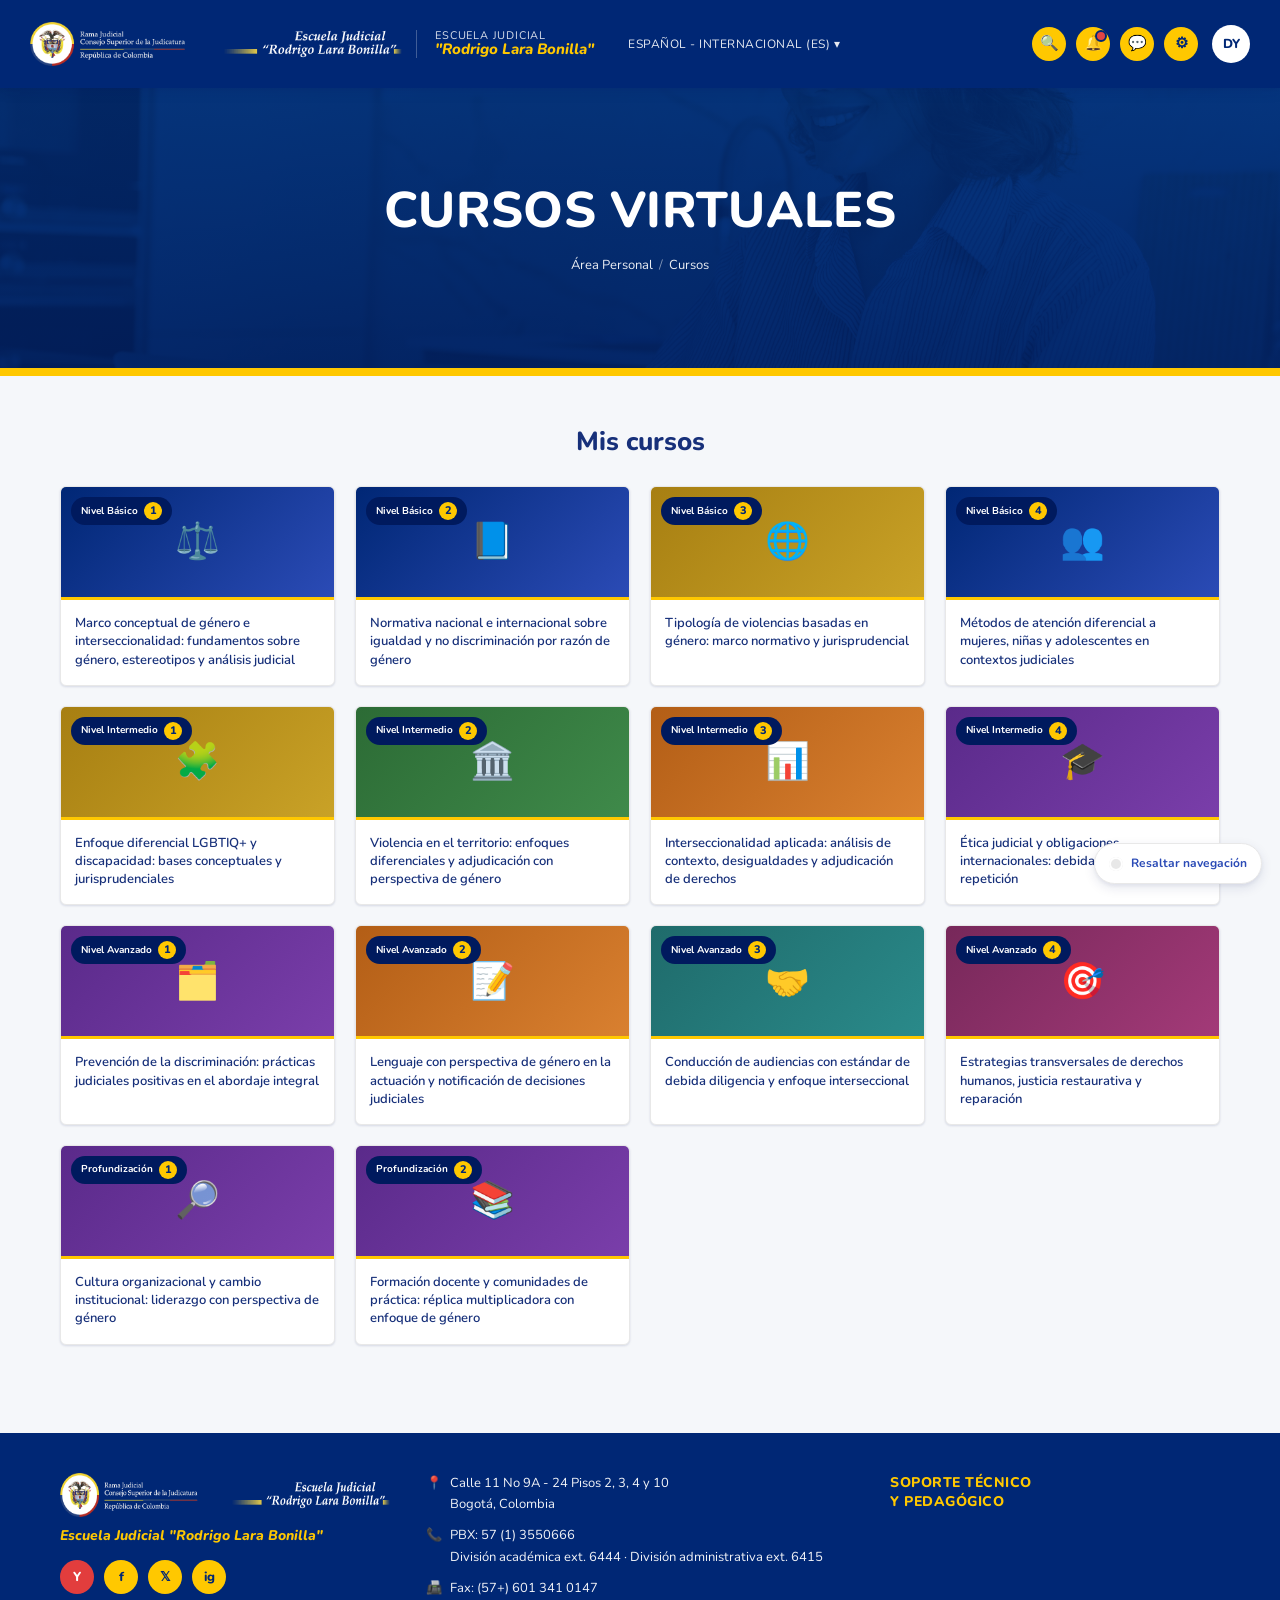
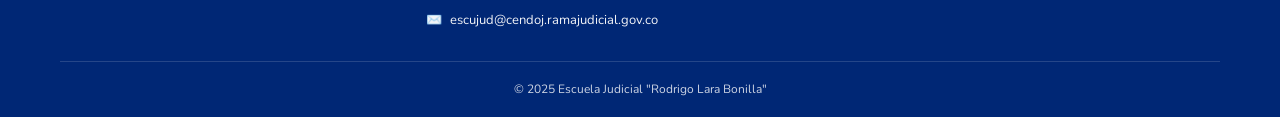
==== index.html @ 7e102017 "Initial commit: mockup navegable EJRLB - 5 pantallas clickeables: catalogo, curso, unidad, documento" ====
<!DOCTYPE html>
<html lang="es">
<head>
  <meta charset="UTF-8">
  <meta name="viewport" content="width=device-width, initial-scale=1.0">
  <title>Cursos virtuales · Escuela Judicial "Rodrigo Lara Bonilla"</title>
  <link href="https://fonts.googleapis.com/css2?family=Nunito:wght@400;600;700;800&display=swap" rel="stylesheet">
  <link rel="stylesheet" href="css/styles.css">
</head>
<body>

<!-- ===== NAVBAR ===== -->
<header class="navbar-main">
  <div class="navbar-logos">
    <a href="index.html" data-nav style="display:flex; align-items:center; gap:14px;">
      <img src="assets/logos.png" alt="Rama Judicial - Consejo Superior de la Judicatura - República de Colombia">
      <span class="navbar-escuela">
        <span class="navbar-escuela-top">Escuela Judicial</span>
        <span class="navbar-escuela-name">"Rodrigo Lara Bonilla"</span>
      </span>
    </a>
  </div>
  <div class="navbar-idioma">ESPAÑOL - INTERNACIONAL (ES) ▾</div>
  <div class="navbar-icons">
    <button class="icon-circ" aria-label="Buscar">🔍</button>
    <button class="icon-circ notif" aria-label="Notificaciones">🔔</button>
    <button class="icon-circ" aria-label="Mensajes">💬</button>
    <button class="icon-circ" aria-label="Ajustes">⚙</button>
    <a href="#" class="user-avatar" aria-label="Mi perfil">DY</a>
  </div>
</header>

<!-- ===== HERO ===== -->
<section class="hero-banner">
  <div class="hero-overlay">
    <div class="hero-content">
      <h1 class="hero-title hero-title-short">Cursos virtuales</h1>
      <nav class="breadcrumb"><span>Área Personal</span><span class="sep">/</span><span>Cursos</span></nav>
    </div>
  </div>
</section>
<div class="barra-dorada"></div>

<!-- ===== MAIN ===== -->
<main class="main-content" style="max-width: 1200px;">
  <h2 class="page-title">Mis cursos</h2>

  <div class="course-grid">
    <a class="course-card" href="curso.html" data-nav>
      <div class="course-card-img c-blue">
        <span>⚖️</span>
        <span class="level-badge">Nivel Básico <span class="n">1</span></span>
      </div>
      <div class="course-card-body">
        <p class="course-card-title">Marco conceptual de género e interseccionalidad: fundamentos sobre género, estereotipos y análisis judicial</p>
      </div>
    </a>
    <a class="course-card" href="curso.html" data-nav>
      <div class="course-card-img c-blue"><span>📘</span><span class="level-badge">Nivel Básico <span class="n">2</span></span></div>
      <div class="course-card-body"><p class="course-card-title">Normativa nacional e internacional sobre igualdad y no discriminación por razón de género</p></div>
    </a>
    <a class="course-card" href="curso.html" data-nav>
      <div class="course-card-img c-gold"><span>🌐</span><span class="level-badge">Nivel Básico <span class="n">3</span></span></div>
      <div class="course-card-body"><p class="course-card-title">Tipología de violencias basadas en género: marco normativo y jurisprudencial</p></div>
    </a>
    <a class="course-card" href="curso.html" data-nav>
      <div class="course-card-img c-blue"><span>👥</span><span class="level-badge">Nivel Básico <span class="n">4</span></span></div>
      <div class="course-card-body"><p class="course-card-title">Métodos de atención diferencial a mujeres, niñas y adolescentes en contextos judiciales</p></div>
    </a>

    <a class="course-card" href="curso.html" data-nav>
      <div class="course-card-img c-gold"><span>🧩</span><span class="level-badge">Nivel Intermedio <span class="n">1</span></span></div>
      <div class="course-card-body"><p class="course-card-title">Enfoque diferencial LGBTIQ+ y discapacidad: bases conceptuales y jurisprudenciales</p></div>
    </a>
    <a class="course-card" href="curso.html" data-nav>
      <div class="course-card-img c-green"><span>🏛️</span><span class="level-badge">Nivel Intermedio <span class="n">2</span></span></div>
      <div class="course-card-body"><p class="course-card-title">Violencia en el territorio: enfoques diferenciales y adjudicación con perspectiva de género</p></div>
    </a>
    <a class="course-card" href="curso.html" data-nav>
      <div class="course-card-img c-orange"><span>📊</span><span class="level-badge">Nivel Intermedio <span class="n">3</span></span></div>
      <div class="course-card-body"><p class="course-card-title">Interseccionalidad aplicada: análisis de contexto, desigualdades y adjudicación de derechos</p></div>
    </a>
    <a class="course-card" href="curso.html" data-nav>
      <div class="course-card-img c-purple"><span>🎓</span><span class="level-badge">Nivel Intermedio <span class="n">4</span></span></div>
      <div class="course-card-body"><p class="course-card-title">Ética judicial y obligaciones internacionales: debida diligencia y no repetición</p></div>
    </a>

    <a class="course-card" href="curso.html" data-nav>
      <div class="course-card-img c-purple"><span>🗂️</span><span class="level-badge">Nivel Avanzado <span class="n">1</span></span></div>
      <div class="course-card-body"><p class="course-card-title">Prevención de la discriminación: prácticas judiciales positivas en el abordaje integral</p></div>
    </a>
    <a class="course-card" href="curso.html" data-nav>
      <div class="course-card-img c-orange"><span>📝</span><span class="level-badge">Nivel Avanzado <span class="n">2</span></span></div>
      <div class="course-card-body"><p class="course-card-title">Lenguaje con perspectiva de género en la actuación y notificación de decisiones judiciales</p></div>
    </a>
    <a class="course-card" href="curso.html" data-nav>
      <div class="course-card-img c-teal"><span>🤝</span><span class="level-badge">Nivel Avanzado <span class="n">3</span></span></div>
      <div class="course-card-body"><p class="course-card-title">Conducción de audiencias con estándar de debida diligencia y enfoque interseccional</p></div>
    </a>
    <a class="course-card" href="curso.html" data-nav>
      <div class="course-card-img c-magenta"><span>🎯</span><span class="level-badge">Nivel Avanzado <span class="n">4</span></span></div>
      <div class="course-card-body"><p class="course-card-title">Estrategias transversales de derechos humanos, justicia restaurativa y reparación</p></div>
    </a>

    <a class="course-card" href="curso.html" data-nav>
      <div class="course-card-img c-purple"><span>🔎</span><span class="level-badge">Profundización <span class="n">1</span></span></div>
      <div class="course-card-body"><p class="course-card-title">Cultura organizacional y cambio institucional: liderazgo con perspectiva de género</p></div>
    </a>
    <a class="course-card" href="curso.html" data-nav>
      <div class="course-card-img c-purple"><span>📚</span><span class="level-badge">Profundización <span class="n">2</span></span></div>
      <div class="course-card-body"><p class="course-card-title">Formación docente y comunidades de práctica: réplica multiplicadora con enfoque de género</p></div>
    </a>
  </div>
</main>

<!-- ===== FOOTER ===== -->
<footer class="footer-main">
  <div class="footer-inner">
    <div class="footer-col footer-brand">
      <div class="logos-row">
        <img src="assets/logos.png" alt="Rama Judicial - Consejo Superior de la Judicatura">
        <span class="escuela-name">Escuela Judicial "Rodrigo Lara Bonilla"</span>
      </div>
      <div class="socials">
        <a href="#" class="yt" aria-label="YouTube">Y</a>
        <a href="#" aria-label="Facebook">f</a>
        <a href="#" aria-label="Twitter">𝕏</a>
        <a href="#" aria-label="Instagram">ig</a>
      </div>
    </div>
    <div class="footer-col footer-contact">
      <div><span class="ic">📍</span><span>Calle 11 No 9A - 24 Pisos 2, 3, 4 y 10<br>Bogotá, Colombia</span></div>
      <div><span class="ic">📞</span><span>PBX: 57 (1) 3550666<br>División académica ext. 6444 · División administrativa ext. 6415</span></div>
      <div><span class="ic">📠</span><span>Fax: (57+) 601 341 0147</span></div>
      <div><span class="ic">✉️</span><span>escujud@cendoj.ramajudicial.gov.co</span></div>
    </div>
    <div class="footer-col footer-support">
      <a href="#">SOPORTE TÉCNICO<br>Y PEDAGÓGICO</a>
    </div>
  </div>
  <div class="footer-bottom">© 2025 Escuela Judicial "Rodrigo Lara Bonilla"</div>
</footer>

<button class="discovery-toggle" type="button" aria-pressed="false" title="Resaltar elementos navegables (atajo: ?)">
  <span class="lamp" aria-hidden="true"></span>
  <span>Resaltar navegación</span>
</button>

<script src="js/main.js"></script>
</body>
</html>
---- css/styles.css ----
/* ========= Design tokens (spec EJRLB) ========= */
:root {
  --color-primary: #002775;
  --color-primary-deep: #001A5E;
  --color-gold: #FFC800;
  --color-gold-soft: #FFE27A;
  --color-title: #2B4BB6;
  --color-title-deep: #17307A;
  --color-text: #6F7074;
  --color-text-soft: #8a93a0;
  --color-white: #FFFFFF;
  --color-badge-bg: #EEF2FF;
  --color-border: #E8E8E8;
  --color-bg: #F5F7FA;
  --font-main: 'Nunito', 'Segoe UI', Arial, Helvetica, sans-serif;

  --shadow-sm: 0 1px 3px rgba(0,26,94,.08), 0 1px 2px rgba(0,26,94,.06);
  --shadow-md: 0 4px 12px rgba(0,26,94,.10), 0 2px 4px rgba(0,26,94,.06);
  --shadow-lg: 0 12px 32px rgba(0,26,94,.15);
  --radius-sm: 6px;
  --radius: 8px;
  --radius-lg: 16px;
  --transition: .2s cubic-bezier(.2,.8,.2,1);
}

* { box-sizing: border-box; }
html, body { margin: 0; padding: 0; }
body {
  font-family: var(--font-main);
  color: var(--color-text);
  background: var(--color-bg);
  line-height: 1.55;
  font-size: 15px;
}
a { color: inherit; text-decoration: none; }
img { max-width: 100%; display: block; }
button { font: inherit; cursor: pointer; border: 0; background: none; color: inherit; }

/* ========= Navbar / Header ========= */
.navbar-main {
  background: var(--color-primary);
  height: 88px;
  display: flex;
  align-items: center;
  padding: 0 30px;
  position: sticky;
  top: 0;
  z-index: 50;
  box-shadow: var(--shadow-md);
  color: #fff;
}
.navbar-logos {
  display: flex;
  align-items: center;
  gap: 18px;
}
.navbar-logos img {
  height: 44px;
  width: auto;
}
.navbar-escuela {
  color: #fff;
  line-height: 1.05;
  display: flex;
  flex-direction: column;
  padding-left: 18px;
  border-left: 1px solid rgba(255,255,255,.25);
}
.navbar-escuela-top {
  font-size: 11px;
  opacity: .85;
  text-transform: uppercase;
  letter-spacing: .8px;
}
.navbar-escuela-name {
  font-size: 15px;
  font-weight: 800;
  font-style: italic;
  color: var(--color-gold);
}
.navbar-idioma {
  margin-left: 24px;
  font-size: 12px;
  letter-spacing: .5px;
  padding: 6px 10px;
  border-radius: var(--radius-sm);
  opacity: .9;
  cursor: pointer;
}
.navbar-idioma:hover { opacity: 1; background: rgba(255,255,255,.08); }

.navbar-icons {
  margin-left: auto;
  display: flex;
  align-items: center;
  gap: 10px;
}
.icon-circ {
  width: 34px; height: 34px;
  border-radius: 50%;
  background: var(--color-gold);
  color: var(--color-primary);
  display: inline-flex;
  align-items: center;
  justify-content: center;
  font-size: 15px;
  font-weight: 700;
}
.icon-circ.notif { position: relative; }
.icon-circ.notif::after {
  content: "";
  position: absolute;
  top: 3px; right: 3px;
  width: 8px; height: 8px;
  border-radius: 50%;
  background: #e04545;
  border: 2px solid var(--color-primary);
}
.user-avatar {
  width: 38px; height: 38px;
  border-radius: 50%;
  background: #fff;
  color: var(--color-primary);
  display: inline-flex;
  align-items: center;
  justify-content: center;
  font-weight: 800;
  font-size: 13px;
  margin-left: 4px;
}

/* ========= Hero banner ========= */
.hero-banner {
  position: relative;
  height: 280px;
  background: url('../assets/hero-bg.png') center/cover no-repeat, var(--color-primary);
  color: #fff;
  overflow: hidden;
}
.hero-overlay {
  position: absolute; inset: 0;
  background: linear-gradient(180deg, rgba(0,39,117,.65), rgba(0,26,94,.75));
  display: flex; align-items: center; justify-content: center;
  padding: 24px;
}
.hero-content {
  text-align: center;
  max-width: 960px;
}
.hero-title {
  margin: 0 0 14px;
  color: #fff;
  font-weight: 800;
  font-size: clamp(22px, 3.2vw, 38px);
  line-height: 1.2;
  text-transform: uppercase;
  letter-spacing: .3px;
}
.hero-title-short {
  font-size: clamp(30px, 4.5vw, 50px);
}
.breadcrumb {
  color: #fff;
  font-size: 13px;
  opacity: .92;
}
.breadcrumb a, .breadcrumb span { color: #fff; }
.breadcrumb a:hover { text-decoration: underline; }
.breadcrumb .sep { opacity: .55; margin: 0 6px; }

/* ========= Gold divider bar ========= */
.barra-dorada {
  height: 8px;
  background: var(--color-gold);
  width: 100%;
}

/* ========= Main content layout ========= */
.main-content {
  max-width: 980px;
  margin: 0 auto;
  padding: 28px 20px 48px;
}
.page-title {
  text-align: center;
  font-size: 26px;
  font-weight: 800;
  margin: 18px 0 24px;
  color: var(--color-title-deep);
}
.section-title {
  font-size: 20px;
  font-weight: 700;
  margin: 0 0 14px;
  color: var(--color-title);
}

/* ========= Course catalog grid (home) ========= */
.course-grid {
  display: grid;
  grid-template-columns: repeat(4, 1fr);
  gap: 20px;
}
@media (max-width: 960px) { .course-grid { grid-template-columns: repeat(2, 1fr); } }
@media (max-width: 560px) { .course-grid { grid-template-columns: 1fr; } }

.course-card {
  background: #fff;
  border-radius: var(--radius);
  overflow: hidden;
  box-shadow: var(--shadow-sm);
  display: flex;
  flex-direction: column;
  border: 1px solid var(--color-border);
  transition: transform var(--transition), box-shadow var(--transition), border-color var(--transition);
}
.course-card-img {
  position: relative;
  height: 110px;
  display: flex;
  align-items: center;
  justify-content: center;
  color: #fff;
  font-size: 36px;
}
.course-card-img.c-blue    { background: linear-gradient(135deg, var(--color-primary), var(--color-title)); }
.course-card-img.c-purple  { background: linear-gradient(135deg, #5a2a8a, #7a3eaa); }
.course-card-img.c-teal    { background: linear-gradient(135deg, #1f6b6b, #2a8a8a); }
.course-card-img.c-orange  { background: linear-gradient(135deg, #b35e16, #d98030); }
.course-card-img.c-gold    { background: linear-gradient(135deg, #a77f12, #c9a227); }
.course-card-img.c-green   { background: linear-gradient(135deg, #2c6b35, #3f8a4a); }
.course-card-img.c-magenta { background: linear-gradient(135deg, #77285a, #a33a78); }

.level-badge {
  position: absolute;
  top: 10px;
  left: 10px;
  background: var(--color-primary-deep);
  color: #fff;
  font-size: 10px;
  font-weight: 700;
  padding: 5px 10px;
  border-radius: 20px;
  line-height: 1.1;
  display: inline-flex;
  align-items: center;
  gap: 6px;
  text-transform: none;
}
.level-badge .n {
  background: var(--color-gold);
  color: var(--color-primary);
  border-radius: 50%;
  width: 18px; height: 18px;
  display: inline-flex; align-items: center; justify-content: center;
  font-weight: 800;
  font-size: 11px;
}

.course-card-body {
  padding: 14px 14px 16px;
  flex: 1;
  border-top: 3px solid var(--color-gold);
}
.course-card-title {
  font-size: 13px;
  font-weight: 600;
  color: var(--color-title-deep);
  margin: 0;
  line-height: 1.4;
}

/* ========= Course banner (hero image with bubble) ========= */
.curso-banner {
  margin-bottom: 24px;
  border-radius: var(--radius-lg);
  overflow: hidden;
  box-shadow: var(--shadow-sm);
  background: #fff;
}
.curso-banner img {
  width: 100%;
  display: block;
}

/* ========= Bienvenida card ========= */
.card-bienvenida {
  background: #fff;
  border-radius: var(--radius);
  padding: 28px 32px;
  margin-bottom: 24px;
  box-shadow: var(--shadow-sm);
  border-left: 4px solid var(--color-title);
}
.card-bienvenida h2 {
  margin: 12px 0 4px;
  color: var(--color-title);
  font-size: 28px;
  font-weight: 800;
  line-height: 1.25;
}
.subtitulo-italic {
  margin: 0 0 14px;
  color: var(--color-text);
  font-style: italic;
  font-size: 14px;
}
.card-bienvenida hr {
  border: 0;
  border-top: 1px solid var(--color-border);
  margin: 16px 0;
}
.card-bienvenida p { margin: 0 0 12px; font-size: 15px; line-height: 1.65; }

.badge-label {
  display: inline-block;
  background: var(--color-badge-bg);
  color: var(--color-title);
  font-size: 11px;
  letter-spacing: 2px;
  text-transform: uppercase;
  padding: 5px 12px;
  border-radius: 4px;
  font-weight: 700;
}

/* ========= Recursos del curso ========= */
.card-recursos {
  background: #fff;
  border-radius: var(--radius);
  padding: 32px;
  box-shadow: var(--shadow-sm);
  text-align: center;
}
.card-recursos h2 {
  margin: 10px 0 6px;
  color: var(--color-title);
  font-size: 26px;
  font-weight: 800;
}
.card-recursos .subtitulo {
  margin: 0 0 22px;
  font-size: 15px;
  color: var(--color-text);
}
.recursos-grid {
  display: grid;
  grid-template-columns: 1fr 1fr;
  gap: 18px;
  margin-top: 8px;
  text-align: left;
}
@media (max-width: 640px) { .recursos-grid { grid-template-columns: 1fr; } }

.recurso-card {
  background: #fff;
  border: 1px solid var(--color-border);
  border-radius: var(--radius);
  padding: 16px;
  display: flex;
  flex-direction: column;
  gap: 12px;
  transition: transform var(--transition), box-shadow var(--transition), border-color var(--transition);
}
.recurso-card img {
  width: 100%;
  height: auto;
  border-radius: 4px;
}
.recurso-card p {
  margin: 0;
  color: var(--color-text);
  font-size: 13px;
  line-height: 1.55;
}
.footer-recursos {
  margin: 20px 0 0;
  text-align: center;
  color: var(--color-text);
  font-size: 13px;
  font-style: italic;
}

/* ========= Unit viewer (unidad.html) ========= */
.uma-progress {
  display: flex;
  align-items: center;
  gap: 10px;
  margin: 0 0 18px;
}
.uma-progress-bar {
  flex: 1;
  height: 8px;
  background: var(--color-border);
  border-radius: 999px;
  overflow: hidden;
}
.uma-progress-bar span {
  display: block;
  height: 100%;
  width: 35%;
  background: linear-gradient(90deg, var(--color-title), var(--color-gold));
  border-radius: 999px;
}
.uma-progress-label { font-size: 12px; color: var(--color-text); font-weight: 700; }

.uma-wrap {
  display: grid;
  grid-template-columns: 300px 1fr;
  gap: 0;
  background: #fff;
  border-radius: var(--radius);
  box-shadow: var(--shadow-sm);
  overflow: hidden;
  border: 1px solid var(--color-border);
}
@media (max-width: 820px) { .uma-wrap { grid-template-columns: 1fr; } }

.uma-sidebar {
  background: #0f1a2a;
  color: #fff;
  padding: 22px 18px;
  min-height: 520px;
}
.uma-sidebar-head h4 { margin: 0 0 6px; font-size: 14px; color: var(--color-gold); line-height: 1.35; }
.uma-sidebar-head p { margin: 0 0 18px; font-size: 12px; opacity: .7; }
.uma-toc { list-style: none; margin: 0; padding: 0; border-top: 1px solid rgba(255,255,255,.08); }
.uma-toc li { border-bottom: 1px solid rgba(255,255,255,.08); }
.uma-toc a {
  display: block;
  padding: 11px 10px;
  font-size: 12.5px;
  color: rgba(255,255,255,.78);
  border-left: 3px solid transparent;
  transition: all var(--transition);
}
.uma-toc a:hover { background: rgba(255,255,255,.05); color: #fff; }
.uma-toc a.active {
  color: #fff;
  background: rgba(43,75,182,.3);
  border-left-color: var(--color-gold);
  font-weight: 700;
}

.uma-body { padding: 28px 32px; }
.uma-title {
  color: var(--color-title);
  margin: 0 0 10px;
  font-size: 22px;
  font-weight: 800;
  line-height: 1.3;
}
.uma-block {
  display: inline-block;
  background: var(--color-badge-bg);
  color: var(--color-title);
  font-size: 11px;
  font-weight: 800;
  padding: 5px 12px;
  border-radius: 4px;
  text-transform: uppercase;
  letter-spacing: 1px;
  margin-bottom: 14px;
}
.uma-lesson {
  background: var(--color-bg);
  border-radius: var(--radius);
  padding: 22px;
  margin-top: 10px;
  border: 1px solid var(--color-border);
}
.uma-lesson-head {
  display: flex;
  gap: 14px;
  align-items: flex-start;
  margin-bottom: 14px;
}
.uma-lesson-icon {
  width: 60px; height: 60px;
  border-radius: 50%;
  background: linear-gradient(135deg, #7aaae0, var(--color-gold));
  display: flex; align-items: center; justify-content: center;
  font-size: 26px;
  flex-shrink: 0;
}
.uma-lesson-head h3 {
  margin: 0;
  color: var(--color-title);
  font-size: 18px;
  font-weight: 800;
}
.uma-lesson-head h3 .num { color: var(--color-title); font-weight: 800; margin-right: 4px; }
.uma-lesson p { font-size: 14px; color: var(--color-text); margin: 0 0 10px; }

.uma-footer-nav {
  display: flex;
  align-items: center;
  justify-content: space-between;
  margin-top: 20px;
  gap: 12px;
  flex-wrap: wrap;
}
.btn-gold {
  background: var(--color-gold);
  color: var(--color-primary);
  font-weight: 800;
  padding: 10px 18px;
  border-radius: var(--radius-sm);
  font-size: 13px;
  display: inline-flex;
  align-items: center;
  gap: 6px;
}
.btn-gold:hover { background: var(--color-gold-soft); }
.btn-blue {
  background: var(--color-title);
  color: #fff;
  font-weight: 700;
  padding: 10px 18px;
  border-radius: var(--radius-sm);
  font-size: 13px;
  display: inline-flex;
  align-items: center;
  gap: 6px;
}
.btn-blue:hover { background: var(--color-title-deep); }

.page-dots {
  display: flex;
  gap: 6px;
  font-size: 12px;
  color: var(--color-text);
  align-items: center;
}
.page-dots .dot {
  width: 28px; height: 28px;
  display: inline-flex; align-items: center; justify-content: center;
  border-radius: 50%;
  border: 1px solid var(--color-border);
  background: #fff;
  font-weight: 700;
}
.page-dots .dot.active { background: var(--color-title); color: #fff; border-color: var(--color-title); }

/* ========= PDF viewer ========= */
.pdf-wrap {
  background: #fff;
  border-radius: var(--radius);
  box-shadow: var(--shadow-sm);
  padding: 28px 32px;
}
.pdf-wrap h3 { margin: 0 0 16px; color: var(--color-title); font-size: 18px; font-weight: 800; }
.pdf-frame {
  background: #404651;
  border-radius: var(--radius-sm);
  padding: 8px 8px 0;
  box-shadow: inset 0 2px 6px rgba(0,0,0,.35);
}
.pdf-toolbar {
  display: flex;
  align-items: center;
  gap: 8px;
  color: #d8dde5;
  font-size: 12px;
  padding: 6px 8px;
}
.pdf-toolbar .sp { flex: 1; }
.pdf-toolbar .tbtn {
  padding: 3px 8px;
  border-radius: 3px;
  background: rgba(255,255,255,.08);
}
.pdf-page {
  background: #fff;
  margin: 0 auto;
  max-width: 620px;
  aspect-ratio: 1 / 1.25;
  border-radius: 2px;
  box-shadow: 0 8px 24px rgba(0,0,0,.3);
  position: relative;
  overflow: hidden;
  margin-bottom: 8px;
}
.pdf-page-inner {
  position: absolute; inset: 0;
  background: linear-gradient(160deg, var(--color-primary-deep) 0%, var(--color-primary) 55%, var(--color-title) 100%);
  color: #fff;
  padding: 32px;
  display: flex;
  flex-direction: column;
  gap: 18px;
}
.pdf-page-inner .brand-row {
  display: flex;
  justify-content: space-between;
  align-items: flex-start;
  font-size: 11px;
  opacity: .85;
}
.pdf-page-inner .gavel {
  height: 160px;
  border-radius: var(--radius-sm);
  background:
    radial-gradient(circle at 60% 55%, #d7a766 0 18%, transparent 19%),
    linear-gradient(135deg, #8a5a2b, #5a3817);
  box-shadow: inset 0 -20px 40px rgba(0,0,0,.3);
}
.pdf-page-inner h2 {
  font-size: 20px;
  margin: 8px 0 6px;
  line-height: 1.3;
  font-weight: 800;
}
.pdf-page-inner h2 span { color: var(--color-gold); }
.pdf-page-inner .pill {
  align-self: flex-start;
  background: var(--color-gold);
  color: var(--color-primary);
  font-weight: 800;
  padding: 6px 14px;
  border-radius: 999px;
  font-size: 12px;
}

/* ========= Quiz ========= */
.quiz-wrap {
  background: #fff;
  border-radius: var(--radius);
  box-shadow: var(--shadow-sm);
  padding: 28px 32px;
}
.quiz-head { margin-bottom: 18px; }
.quiz-head h3 { margin: 0 0 6px; color: var(--color-title); font-size: 16px; font-weight: 800; }
.quiz-head p { margin: 0; font-size: 12px; color: var(--color-text); }
.quiz-nav-dots { display: flex; gap: 6px; margin: 10px 0 0; }
.quiz-nav-dots .qd {
  width: 28px; height: 28px;
  border-radius: 4px;
  border: 1px solid var(--color-border);
  background: #fff;
  font-size: 12px;
  color: var(--color-text);
  display: inline-flex; align-items: center; justify-content: center;
  font-weight: 700;
}
.quiz-nav-dots .qd.current { background: var(--color-gold); color: var(--color-primary); border-color: var(--color-gold); }
.quiz-nav-dots .qd.answered { background: var(--color-badge-bg); border-color: var(--color-title); color: var(--color-title); }

.quiz-start {
  background: var(--color-gold);
  color: var(--color-primary);
  font-weight: 800;
  padding: 10px 18px;
  border-radius: var(--radius-sm);
  font-size: 13px;
  margin-top: 12px;
}
.quiz-start:hover { background: var(--color-gold-soft); }

.question {
  display: grid;
  grid-template-columns: 200px 1fr;
  gap: 20px;
  padding: 18px 0;
  border-top: 1px solid var(--color-border);
}
.question:first-of-type { border-top: 0; }
.question-meta h4 { margin: 0 0 6px; color: var(--color-title); font-size: 14px; font-weight: 800; }
.question-meta p { margin: 0; font-size: 11.5px; color: var(--color-text); }
.question-meta .flag {
  display: inline-block;
  margin-top: 8px;
  font-size: 11px;
  color: var(--color-title);
}
.question-meta .flag:hover { text-decoration: underline; }
.question-body {
  background: var(--color-bg);
  border: 1px solid var(--color-border);
  border-radius: var(--radius-sm);
  padding: 16px 18px;
}
.question-body .stem { font-size: 13px; color: var(--color-title-deep); margin: 0 0 12px; line-height: 1.55; }
.option {
  display: flex;
  align-items: flex-start;
  gap: 10px;
  padding: 8px 10px;
  border-radius: var(--radius-sm);
  font-size: 13px;
  color: var(--color-title-deep);
  transition: background var(--transition), box-shadow var(--transition);
  cursor: pointer;
}
.option:hover { background: #fff; box-shadow: var(--shadow-sm); }
.option input { accent-color: var(--color-title); margin-top: 3px; }

.quiz-footer {
  display: flex;
  justify-content: space-between;
  align-items: center;
  margin-top: 20px;
  flex-wrap: wrap;
  gap: 12px;
}
.btn-submit {
  background: var(--color-title);
  color: #fff;
  font-weight: 800;
  padding: 10px 18px;
  border-radius: var(--radius-sm);
  font-size: 13px;
}
.btn-submit:hover { background: var(--color-title-deep); }

/* ========= Footer ========= */
.footer-main {
  background: var(--color-primary);
  color: #fff;
  margin-top: 40px;
  padding: 40px 60px 18px;
}
.footer-inner {
  max-width: 1200px;
  margin: 0 auto;
  display: grid;
  grid-template-columns: 1fr 1.3fr 1fr;
  gap: 36px;
}
@media (max-width: 820px) { .footer-inner { grid-template-columns: 1fr; } }

.footer-col h4 { margin: 0 0 10px; font-size: 13px; letter-spacing: 1px; }
.footer-brand .logos-row { display: flex; flex-direction: column; gap: 8px; margin-bottom: 14px; }
.footer-brand .logos-row img { height: 44px; width: auto; }
.footer-brand .escuela-name {
  font-size: 14px;
  font-weight: 800;
  font-style: italic;
  color: var(--color-gold);
}
.footer-brand .socials {
  display: flex;
  gap: 10px;
  margin-top: 10px;
}
.footer-brand .socials a {
  width: 34px; height: 34px;
  border-radius: 50%;
  background: var(--color-gold);
  color: var(--color-primary);
  display: inline-flex; align-items: center; justify-content: center;
  font-weight: 800;
  font-size: 13px;
}
.footer-brand .socials a.yt { background: #e23d3d; color: #fff; }

.footer-contact { font-size: 13px; line-height: 1.65; opacity: .95; }
.footer-contact div { margin-bottom: 10px; display: flex; gap: 8px; align-items: flex-start; }
.footer-contact .ic { color: var(--color-gold); flex-shrink: 0; }
.footer-support a {
  display: inline-block;
  color: var(--color-gold);
  font-size: 14px;
  font-weight: 800;
  letter-spacing: .5px;
  text-transform: uppercase;
  line-height: 1.4;
}
.footer-support a:hover { text-decoration: underline; }

.footer-bottom {
  max-width: 1200px;
  margin: 20px auto 0;
  text-align: center;
  padding-top: 18px;
  border-top: 1px solid rgba(255,255,255,.18);
  font-size: 12px;
  opacity: .8;
}

/* ========= Discovery mode toggle ========= */
.discovery-toggle {
  position: fixed;
  right: 18px;
  bottom: 16px;
  background: #fff;
  color: var(--color-title);
  border: 1px solid var(--color-border);
  padding: 10px 14px;
  border-radius: 999px;
  font-size: 12px;
  font-weight: 700;
  box-shadow: var(--shadow-md);
  display: flex; align-items: center; gap: 8px;
  z-index: 60;
}
.discovery-toggle .lamp {
  width: 14px; height: 14px;
  border-radius: 50%;
  background: var(--color-border);
  box-shadow: inset 0 0 0 2px #fff;
  transition: background var(--transition), box-shadow var(--transition);
}
.discovery-toggle.on .lamp {
  background: var(--color-gold);
  box-shadow: 0 0 0 3px rgba(255,200,0,.3), inset 0 0 0 2px #fff;
}
.discovery-toggle:hover { background: var(--color-bg); }

/* ========= Clickable affordance ========= */
[data-nav] {
  cursor: pointer;
  transition: transform var(--transition), box-shadow var(--transition),
              outline-color var(--transition), background-color var(--transition);
  outline: 2px solid transparent;
  outline-offset: 3px;
  border-radius: var(--radius-sm);
}
[data-nav]:hover { transform: translateY(-1px); }
.course-card[data-nav]:hover,
.recurso-card[data-nav]:hover {
  transform: translateY(-3px);
  box-shadow: var(--shadow-lg);
  border-color: var(--color-title);
}
.curso-banner[data-nav]:hover {
  transform: translateY(-2px);
  box-shadow: var(--shadow-lg);
}

/* auto-pulse on page load */
@keyframes nav-pulse {
  0%, 100% { outline-color: rgba(255,200,0,0); box-shadow: 0 0 0 0 rgba(255,200,0,0); }
  50%      { outline-color: rgba(255,200,0,.75); box-shadow: 0 0 14px 2px rgba(255,200,0,.4); }
}
body.auto-discovery [data-nav] { animation: nav-pulse 1.5s ease-in-out 2; }
body.discovery-mode [data-nav] { animation: nav-pulse 2s ease-in-out infinite; }
body.discovery-mode .course-card[data-nav],
body.discovery-mode .recurso-card[data-nav] { box-shadow: var(--shadow-md); }

@media (prefers-reduced-motion: reduce) {
  body.auto-discovery [data-nav],
  body.discovery-mode [data-nav] {
    animation: none;
    outline-color: rgba(255,200,0,.6);
  }
  * { transition: none !important; }
}
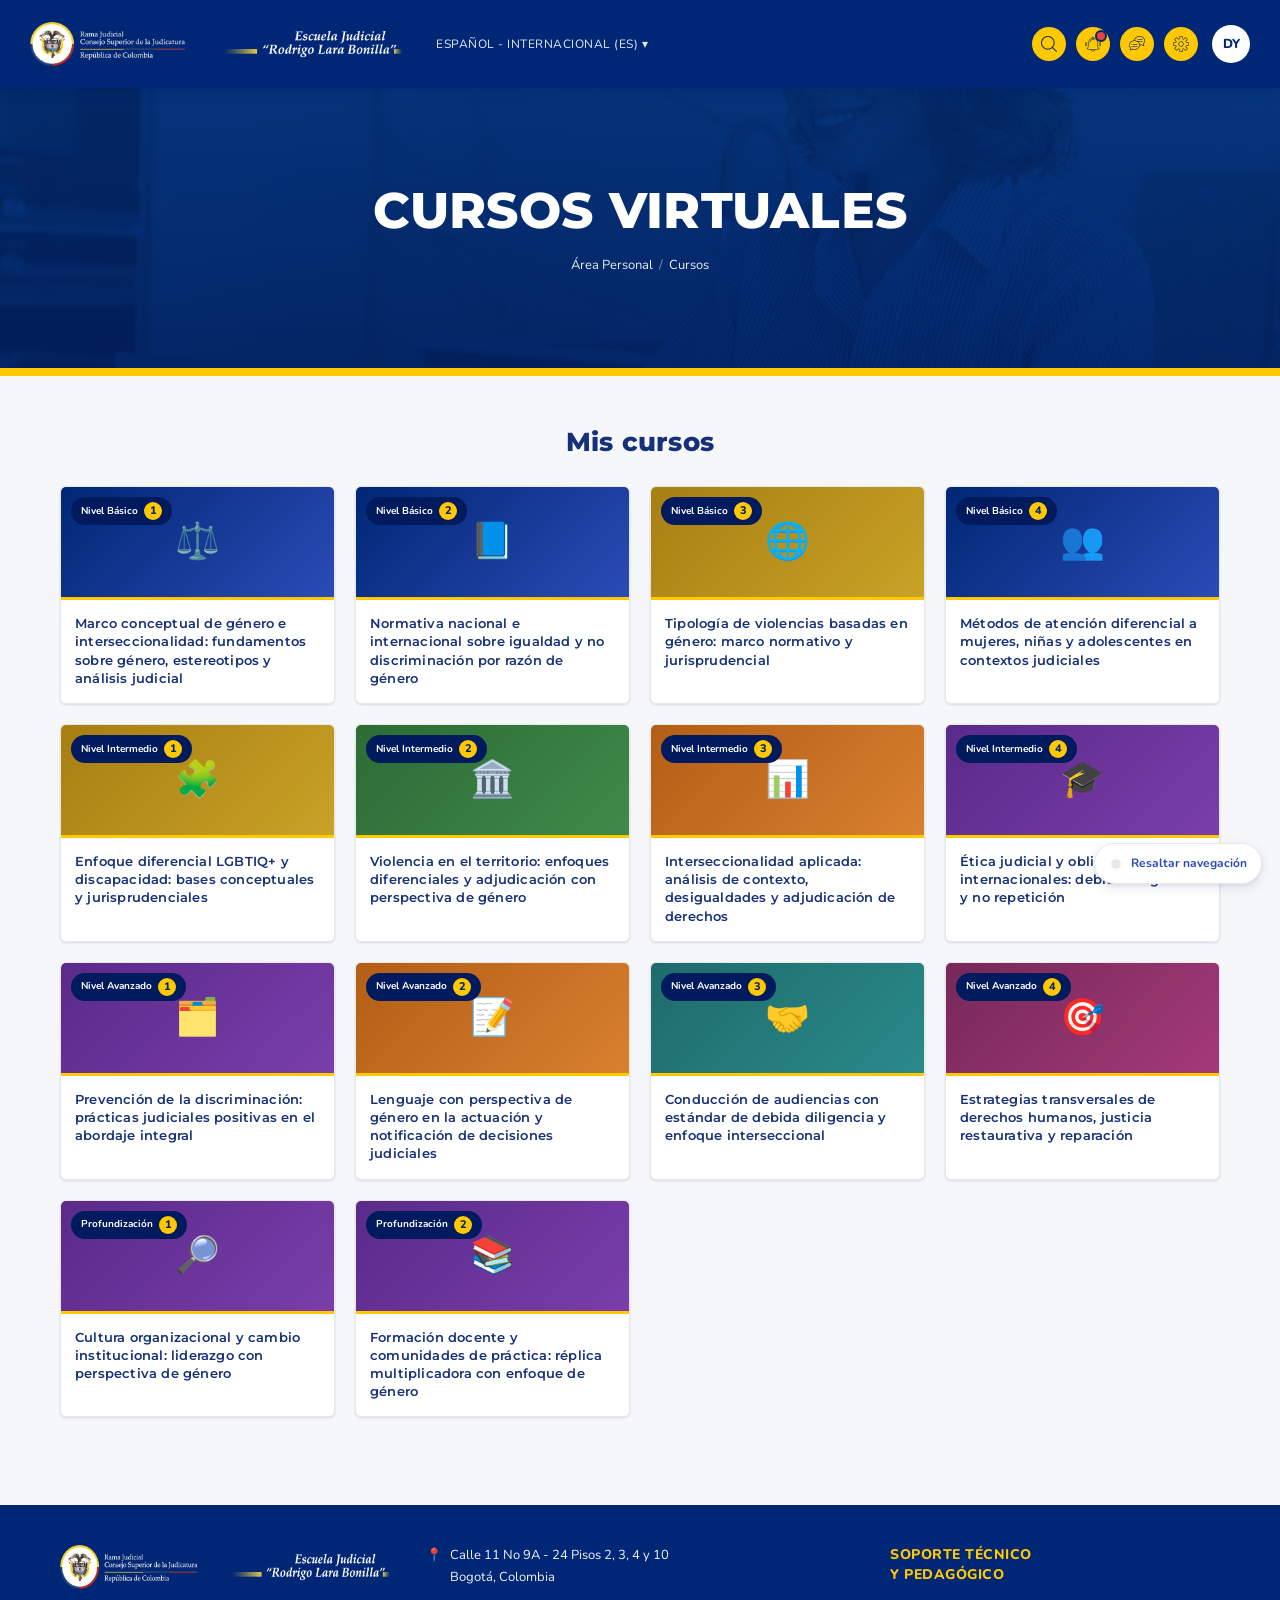
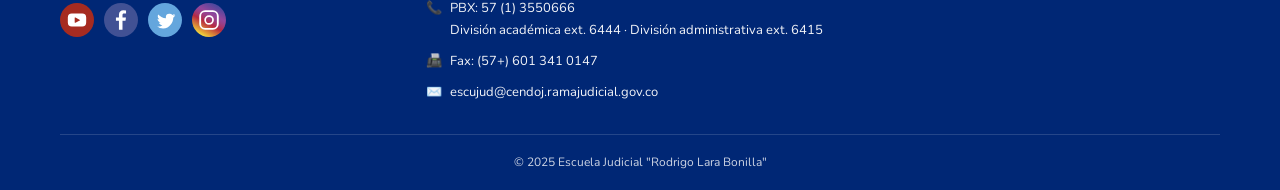
==== commit 4581d29a: "Aplicar comentarios cliente: línea gráfica EJRLB en header y footer - Cargar Montserrat para títulos" ====
--- a/index.html
+++ b/index.html
@@ -4,7 +4,7 @@
   <meta charset="UTF-8">
   <meta name="viewport" content="width=device-width, initial-scale=1.0">
   <title>Cursos virtuales · Escuela Judicial "Rodrigo Lara Bonilla"</title>
-  <link href="https://fonts.googleapis.com/css2?family=Nunito:wght@400;600;700;800&display=swap" rel="stylesheet">
+  <link href="https://fonts.googleapis.com/css2?family=Montserrat:wght@600;700;800&family=Nunito:wght@400;600;700;800&display=swap" rel="stylesheet">
   <link rel="stylesheet" href="css/styles.css">
 </head>
 <body>
@@ -14,18 +14,14 @@
   <div class="navbar-logos">
     <a href="index.html" data-nav style="display:flex; align-items:center; gap:14px;">
       <img src="assets/logos.png" alt="Rama Judicial - Consejo Superior de la Judicatura - República de Colombia">
-      <span class="navbar-escuela">
-        <span class="navbar-escuela-top">Escuela Judicial</span>
-        <span class="navbar-escuela-name">"Rodrigo Lara Bonilla"</span>
-      </span>
     </a>
   </div>
   <div class="navbar-idioma">ESPAÑOL - INTERNACIONAL (ES) ▾</div>
   <div class="navbar-icons">
-    <button class="icon-circ" aria-label="Buscar">🔍</button>
-    <button class="icon-circ notif" aria-label="Notificaciones">🔔</button>
-    <button class="icon-circ" aria-label="Mensajes">💬</button>
-    <button class="icon-circ" aria-label="Ajustes">⚙</button>
+    <button class="icon-circ" aria-label="Buscar"><i class="flaticon-magnifying-glass"></i></button>
+    <button class="icon-circ notif" aria-label="Notificaciones"><i class="flaticon-alarm"></i></button>
+    <button class="icon-circ" aria-label="Mensajes"><i class="flaticon-speech-bubble"></i></button>
+    <button class="icon-circ" aria-label="Ajustes"><i class="flaticon-settings"></i></button>
     <a href="#" class="user-avatar" aria-label="Mi perfil">DY</a>
   </div>
 </header>
@@ -119,13 +115,12 @@
     <div class="footer-col footer-brand">
       <div class="logos-row">
         <img src="assets/logos.png" alt="Rama Judicial - Consejo Superior de la Judicatura">
-        <span class="escuela-name">Escuela Judicial "Rodrigo Lara Bonilla"</span>
       </div>
       <div class="socials">
-        <a href="#" class="yt" aria-label="YouTube">Y</a>
-        <a href="#" aria-label="Facebook">f</a>
-        <a href="#" aria-label="Twitter">𝕏</a>
-        <a href="#" aria-label="Instagram">ig</a>
+        <a href="#" aria-label="YouTube"><img src="assets/social/yt.svg" alt=""></a>
+        <a href="#" aria-label="Facebook"><img src="assets/social/fb.svg" alt=""></a>
+        <a href="#" aria-label="Twitter"><img src="assets/social/tw.svg" alt=""></a>
+        <a href="#" aria-label="Instagram"><img src="assets/social/ig.svg" alt=""></a>
       </div>
     </div>
     <div class="footer-col footer-contact">
--- a/css/styles.css
+++ b/css/styles.css
@@ -1,3 +1,28 @@
+/* ========= Flaticon (Edumy) ========= */
+@font-face {
+  font-family: "Flaticon";
+  src: url("../assets/fonts/Flaticon.eot");
+  src: url("../assets/fonts/Flaticon.eot?#iefix") format("embedded-opentype"),
+       url("../assets/fonts/Flaticon.woff2") format("woff2"),
+       url("../assets/fonts/Flaticon.woff") format("woff"),
+       url("../assets/fonts/Flaticon.ttf") format("truetype"),
+       url("../assets/fonts/Flaticon.svg#Flaticon") format("svg");
+  font-weight: normal;
+  font-style: normal;
+}
+[class^="flaticon-"]:before, [class*=" flaticon-"]:before {
+  font-family: Flaticon;
+  font-style: normal;
+  font-weight: normal;
+  speak: none;
+  display: inline-block;
+  line-height: 1;
+}
+.flaticon-magnifying-glass:before { content: "\f102"; }
+.flaticon-speech-bubble:before    { content: "\f14e"; }
+.flaticon-settings:before         { content: "\f151"; }
+.flaticon-alarm:before            { content: "\f15b"; }
+
 /* ========= Design tokens (spec EJRLB) ========= */
 :root {
   --color-primary: #002775;
@@ -13,6 +38,7 @@
   --color-border: #E8E8E8;
   --color-bg: #F5F7FA;
   --font-main: 'Nunito', 'Segoe UI', Arial, Helvetica, sans-serif;
+  --font-title: 'Montserrat', 'Segoe UI', Arial, Helvetica, sans-serif;
 
   --shadow-sm: 0 1px 3px rgba(0,26,94,.08), 0 1px 2px rgba(0,26,94,.06);
   --shadow-md: 0 4px 12px rgba(0,26,94,.10), 0 2px 4px rgba(0,26,94,.06);
@@ -36,6 +62,15 @@
 img { max-width: 100%; display: block; }
 button { font: inherit; cursor: pointer; border: 0; background: none; color: inherit; }
 
+/* ========= Titles font (Montserrat per EJRLB graphic line) ========= */
+h1, h2, h3, h4, h5, h6,
+.hero-title, .page-title, .course-card-title,
+.uma-lesson-head h3, .pdf-wrap h3, .quiz-head h3,
+.question-meta h4 {
+  font-family: var(--font-title);
+  letter-spacing: .2px;
+}
+
 /* ========= Navbar / Header ========= */
 .navbar-main {
   background: var(--color-primary);
@@ -57,26 +92,6 @@
 .navbar-logos img {
   height: 44px;
   width: auto;
-}
-.navbar-escuela {
-  color: #fff;
-  line-height: 1.05;
-  display: flex;
-  flex-direction: column;
-  padding-left: 18px;
-  border-left: 1px solid rgba(255,255,255,.25);
-}
-.navbar-escuela-top {
-  font-size: 11px;
-  opacity: .85;
-  text-transform: uppercase;
-  letter-spacing: .8px;
-}
-.navbar-escuela-name {
-  font-size: 15px;
-  font-weight: 800;
-  font-style: italic;
-  color: var(--color-gold);
 }
 .navbar-idioma {
   margin-left: 24px;
@@ -103,9 +118,10 @@
   display: inline-flex;
   align-items: center;
   justify-content: center;
-  font-size: 15px;
-  font-weight: 700;
-}
+  font-size: 16px;
+  line-height: 1;
+}
+.icon-circ > i { font-size: 16px; line-height: 1; }
 .icon-circ.notif { position: relative; }
 .icon-circ.notif::after {
   content: "";
@@ -732,12 +748,6 @@
 .footer-col h4 { margin: 0 0 10px; font-size: 13px; letter-spacing: 1px; }
 .footer-brand .logos-row { display: flex; flex-direction: column; gap: 8px; margin-bottom: 14px; }
 .footer-brand .logos-row img { height: 44px; width: auto; }
-.footer-brand .escuela-name {
-  font-size: 14px;
-  font-weight: 800;
-  font-style: italic;
-  color: var(--color-gold);
-}
 .footer-brand .socials {
   display: flex;
   gap: 10px;
@@ -745,14 +755,11 @@
 }
 .footer-brand .socials a {
   width: 34px; height: 34px;
-  border-radius: 50%;
-  background: var(--color-gold);
-  color: var(--color-primary);
-  display: inline-flex; align-items: center; justify-content: center;
-  font-weight: 800;
-  font-size: 13px;
-}
-.footer-brand .socials a.yt { background: #e23d3d; color: #fff; }
+  display: inline-flex;
+  transition: transform var(--transition);
+}
+.footer-brand .socials a:hover { transform: translateY(-2px); }
+.footer-brand .socials a img { width: 100%; height: 100%; display: block; }
 
 .footer-contact { font-size: 13px; line-height: 1.65; opacity: .95; }
 .footer-contact div { margin-bottom: 10px; display: flex; gap: 8px; align-items: flex-start; }
